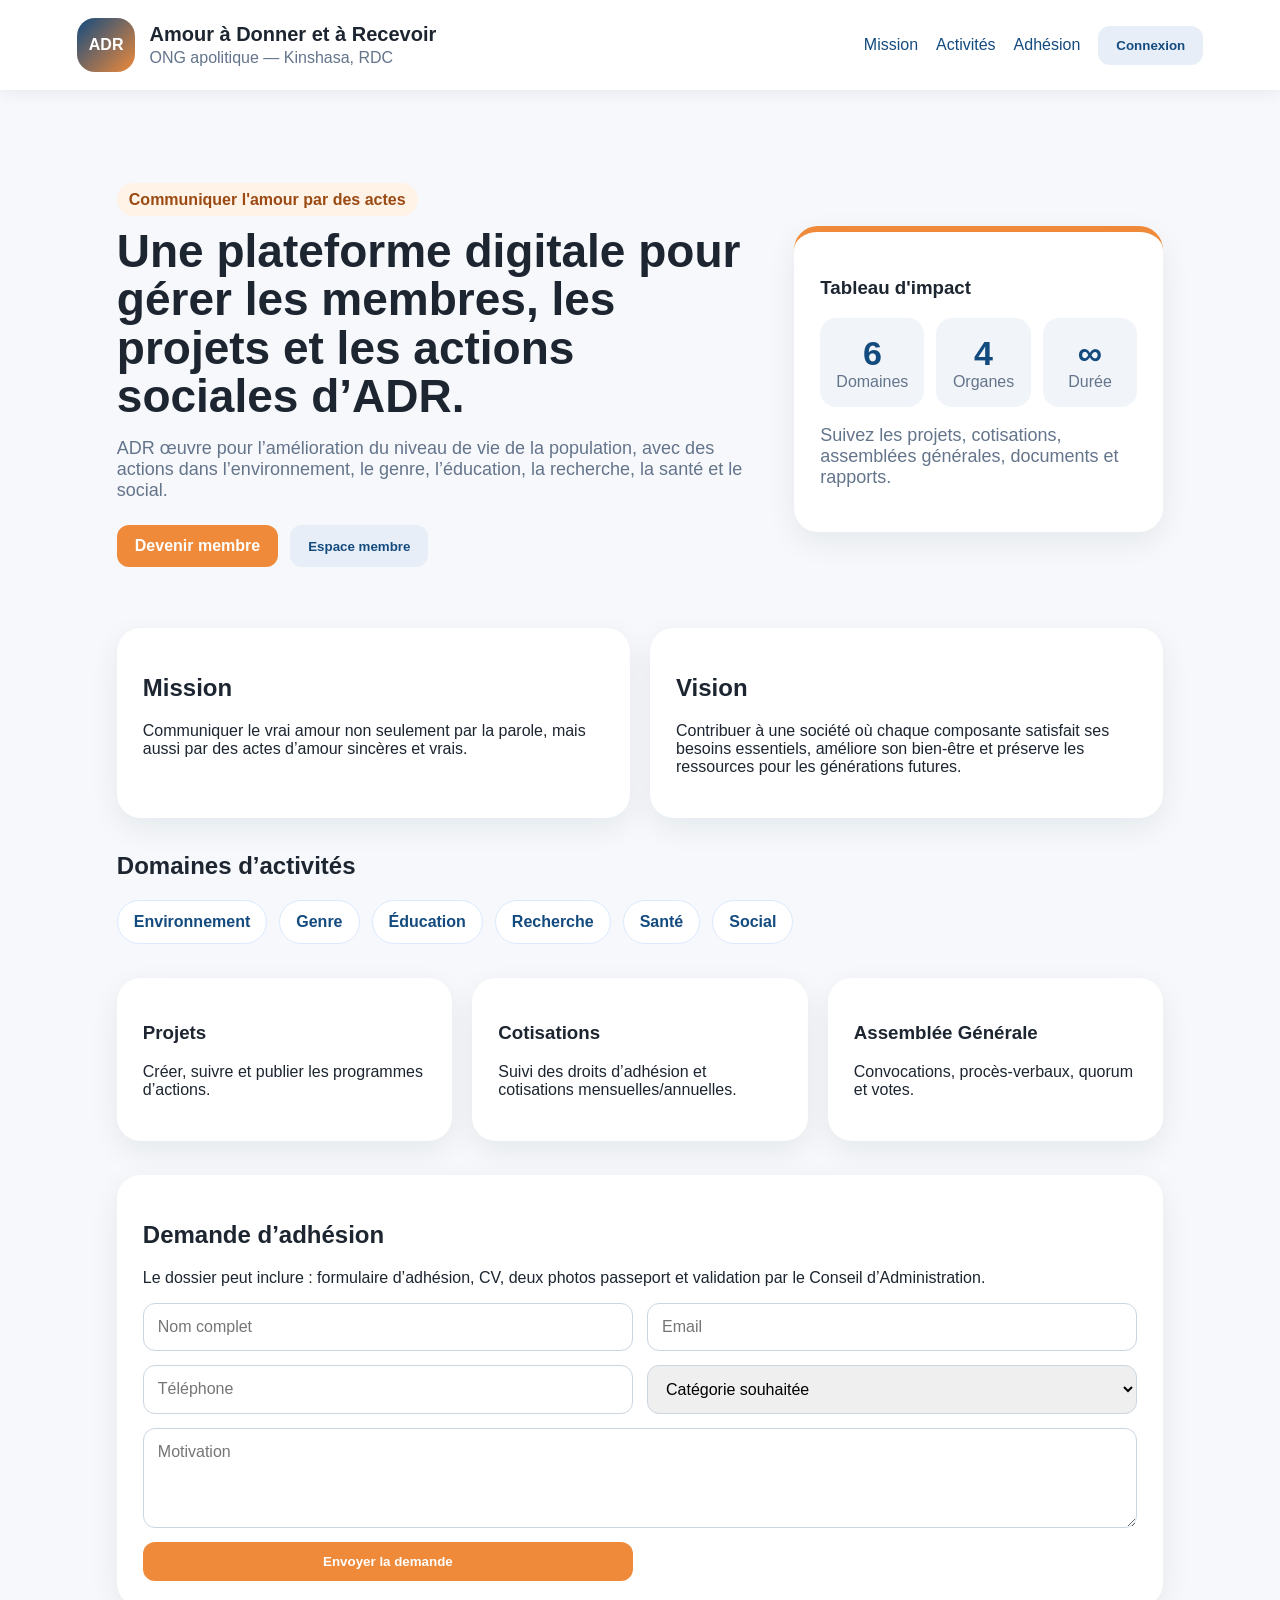
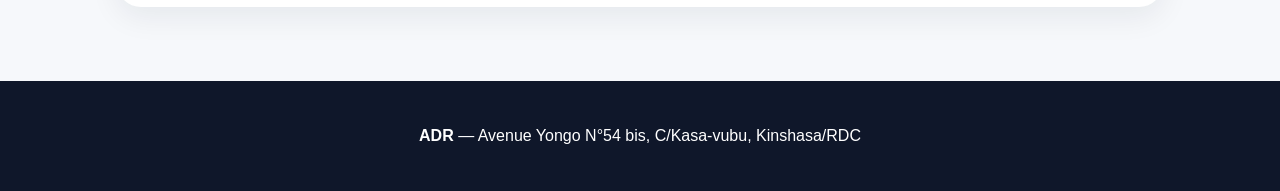
==== index.html @ 7fbab2a7 "premier commite" ====
<!doctype html>
<html lang="fr">
<head>
  <meta charset="utf-8" />
  <meta name="viewport" content="width=device-width, initial-scale=1" />
  <title>ADR — Amour à Donner et à Recevoir</title>
  <link rel="stylesheet" href="styles.css" />
</head>
<body>
  <header class="site-header">
    <div class="brand">
      <div class="logo">ADR</div>
      <div>
        <h1>Amour à Donner et à Recevoir</h1>
        <p>ONG apolitique — Kinshasa, RDC</p>
      </div>
    </div>
    <nav>
      <a href="#mission">Mission</a>
      <a href="#activites">Activités</a>
      <a href="#adhesion">Adhésion</a>
      <button id="openLogin">Connexion</button>
    </nav>
  </header>

  <main>
    <section class="hero">
      <div>
        <span class="badge">Communiquer l'amour par des actes</span>
        <h2>Une plateforme digitale pour gérer les membres, les projets et les actions sociales d’ADR.</h2>
        <p>ADR œuvre pour l’amélioration du niveau de vie de la population, avec des actions dans l’environnement, le genre, l’éducation, la recherche, la santé et le social.</p>
        <div class="hero-actions">
          <a class="primary" href="#adhesion">Devenir membre</a>
          <button class="secondary" id="openLogin2">Espace membre</button>
        </div>
      </div>
      <div class="card impact-card">
        <h3>Tableau d'impact</h3>
        <div class="stats">
          <div><strong>6</strong><span>Domaines</span></div>
          <div><strong>4</strong><span>Organes</span></div>
          <div><strong>∞</strong><span>Durée</span></div>
        </div>
        <p>Suivez les projets, cotisations, assemblées générales, documents et rapports.</p>
      </div>
    </section>

    <section id="mission" class="grid two">
      <article class="card">
        <h2>Mission</h2>
        <p>Communiquer le vrai amour non seulement par la parole, mais aussi par des actes d’amour sincères et vrais.</p>
      </article>
      <article class="card">
        <h2>Vision</h2>
        <p>Contribuer à une société où chaque composante satisfait ses besoins essentiels, améliore son bien-être et préserve les ressources pour les générations futures.</p>
      </article>
    </section>

    <section id="activites">
      <h2>Domaines d’activités</h2>
      <div class="chips">
        <span>Environnement</span><span>Genre</span><span>Éducation</span><span>Recherche</span><span>Santé</span><span>Social</span>
      </div>
    </section>

    <section class="grid three">
      <article class="card"><h3>Projets</h3><p>Créer, suivre et publier les programmes d’actions.</p></article>
      <article class="card"><h3>Cotisations</h3><p>Suivi des droits d’adhésion et cotisations mensuelles/annuelles.</p></article>
      <article class="card"><h3>Assemblée Générale</h3><p>Convocations, procès-verbaux, quorum et votes.</p></article>
    </section>

    <section id="adhesion" class="card adhesion">
      <h2>Demande d’adhésion</h2>
      <p>Le dossier peut inclure : formulaire d’adhésion, CV, deux photos passeport et validation par le Conseil d’Administration.</p>
      <form id="joinForm">
        <input required placeholder="Nom complet" />
        <input required type="email" placeholder="Email" />
        <input required placeholder="Téléphone" />
        <select required>
          <option value="">Catégorie souhaitée</option>
          <option>Membre actif</option>
          <option>Membre bienfaiteur</option>
          <option>Membre sympathisant</option>
          <option>Membre d’honneur</option>
        </select>
        <textarea placeholder="Motivation"></textarea>
        <button type="submit" class="primary">Envoyer la demande</button>
      </form>
    </section>

    <section id="dashboard" class="dashboard hidden">
      <div class="dash-head">
        <h2 id="dashTitle">Espace</h2>
        <button id="logout">Déconnexion</button>
      </div>
      <div id="dashContent" class="grid three"></div>
    </section>
  </main>

  <footer>
    <p><strong>ADR</strong> — Avenue Yongo N°54 bis, C/Kasa-vubu, Kinshasa/RDC</p>
  </footer>

  <dialog id="loginDialog">
    <form method="dialog" class="login-box">
      <button class="close">×</button>
      <h2>Connexion ADR</h2>
      <label>Rôle</label>
      <select id="role">
        <option value="member">Membre — droit standard</option>
        <option value="admin">Administrateur — tous les droits</option>
      </select>
      <label>Méthode</label>
      <div class="methods">
        <button type="button" data-method="gmail" class="method active">Gmail</button>
        <button type="button" data-method="phone" class="method">Téléphone</button>
      </div>
      <input id="identifier" placeholder="adresse@gmail.com" />
      <button type="button" id="loginBtn" class="primary">Se connecter</button>
      <small>Prototype : connecter Firebase/Auth0 pour une vraie authentification Gmail et téléphone OTP.</small>
    </form>
  </dialog>

  <script src="app.js"></script>
</body>
</html>
---- styles.css ----
:root{--blue:#144b7f;--orange:#ef8a3a;--bg:#f6f8fb;--text:#1c2530;--muted:#64748b;--white:#fff;--green:#0f766e}*{box-sizing:border-box}body{margin:0;font-family:Inter,Arial,sans-serif;background:var(--bg);color:var(--text)}.site-header{position:sticky;top:0;z-index:2;display:flex;justify-content:space-between;align-items:center;padding:18px 6%;background:rgba(255,255,255,.94);box-shadow:0 2px 16px #0001}.brand{display:flex;gap:14px;align-items:center}.logo{background:linear-gradient(135deg,var(--blue),var(--orange));color:white;font-weight:900;padding:18px 12px;border-radius:18px}.brand h1{font-size:20px;margin:0}.brand p{margin:3px 0 0;color:var(--muted)}nav{display:flex;gap:18px;align-items:center}a{color:var(--blue);text-decoration:none}button,.primary,.secondary{border:0;border-radius:12px;padding:12px 18px;font-weight:700;cursor:pointer}.primary{background:var(--orange);color:white;display:inline-block}.secondary,nav button,#logout{background:#e7eef7;color:var(--blue)}main{padding:40px 6%;max-width:1200px;margin:auto}.hero{display:grid;grid-template-columns:1.4fr .8fr;gap:32px;align-items:center;min-height:430px}.hero h2{font-size:46px;line-height:1.05;margin:18px 0}.hero p{font-size:18px;color:var(--muted)}.badge{background:#fff3e8;color:#9a4a12;padding:8px 12px;border-radius:999px;font-weight:700}.hero-actions{display:flex;gap:12px;margin-top:24px}.card{background:var(--white);border-radius:24px;padding:26px;box-shadow:0 10px 30px #0f172a12}.impact-card{border-top:6px solid var(--orange)}.stats{display:flex;gap:12px}.stats div{flex:1;background:#f1f5f9;border-radius:16px;padding:16px;text-align:center}.stats strong{font-size:34px;color:var(--blue);display:block}.stats span{color:var(--muted)}section{margin:34px 0}.grid{display:grid;gap:20px}.two{grid-template-columns:repeat(2,1fr)}.three{grid-template-columns:repeat(3,1fr)}.chips{display:flex;gap:12px;flex-wrap:wrap}.chips span{padding:12px 16px;background:white;border:1px solid #dbeafe;border-radius:999px;color:var(--blue);font-weight:700}.adhesion form{display:grid;grid-template-columns:repeat(2,1fr);gap:14px}input,select,textarea{width:100%;padding:14px;border:1px solid #cbd5e1;border-radius:12px;font:inherit}textarea{grid-column:1/-1;min-height:100px}.dashboard{border-top:4px solid var(--green);padding-top:20px}.dash-head{display:flex;justify-content:space-between;align-items:center}.hidden{display:none}footer{text-align:center;padding:30px;background:#0f172a;color:white}dialog{border:0;border-radius:24px;padding:0;max-width:430px;width:94%;box-shadow:0 30px 80px #0005}.login-box{padding:28px;display:grid;gap:12px}.close{justify-self:end;background:#f1f5f9}.methods{display:grid;grid-template-columns:1fr 1fr;gap:8px}.method{background:#eef2f7}.method.active{background:var(--blue);color:white}small{color:var(--muted)}@media(max-width:760px){.site-header,.hero,.two,.three,.adhesion form{grid-template-columns:1fr;display:grid}.site-header{position:static}nav{flex-wrap:wrap}.hero h2{font-size:34px}}
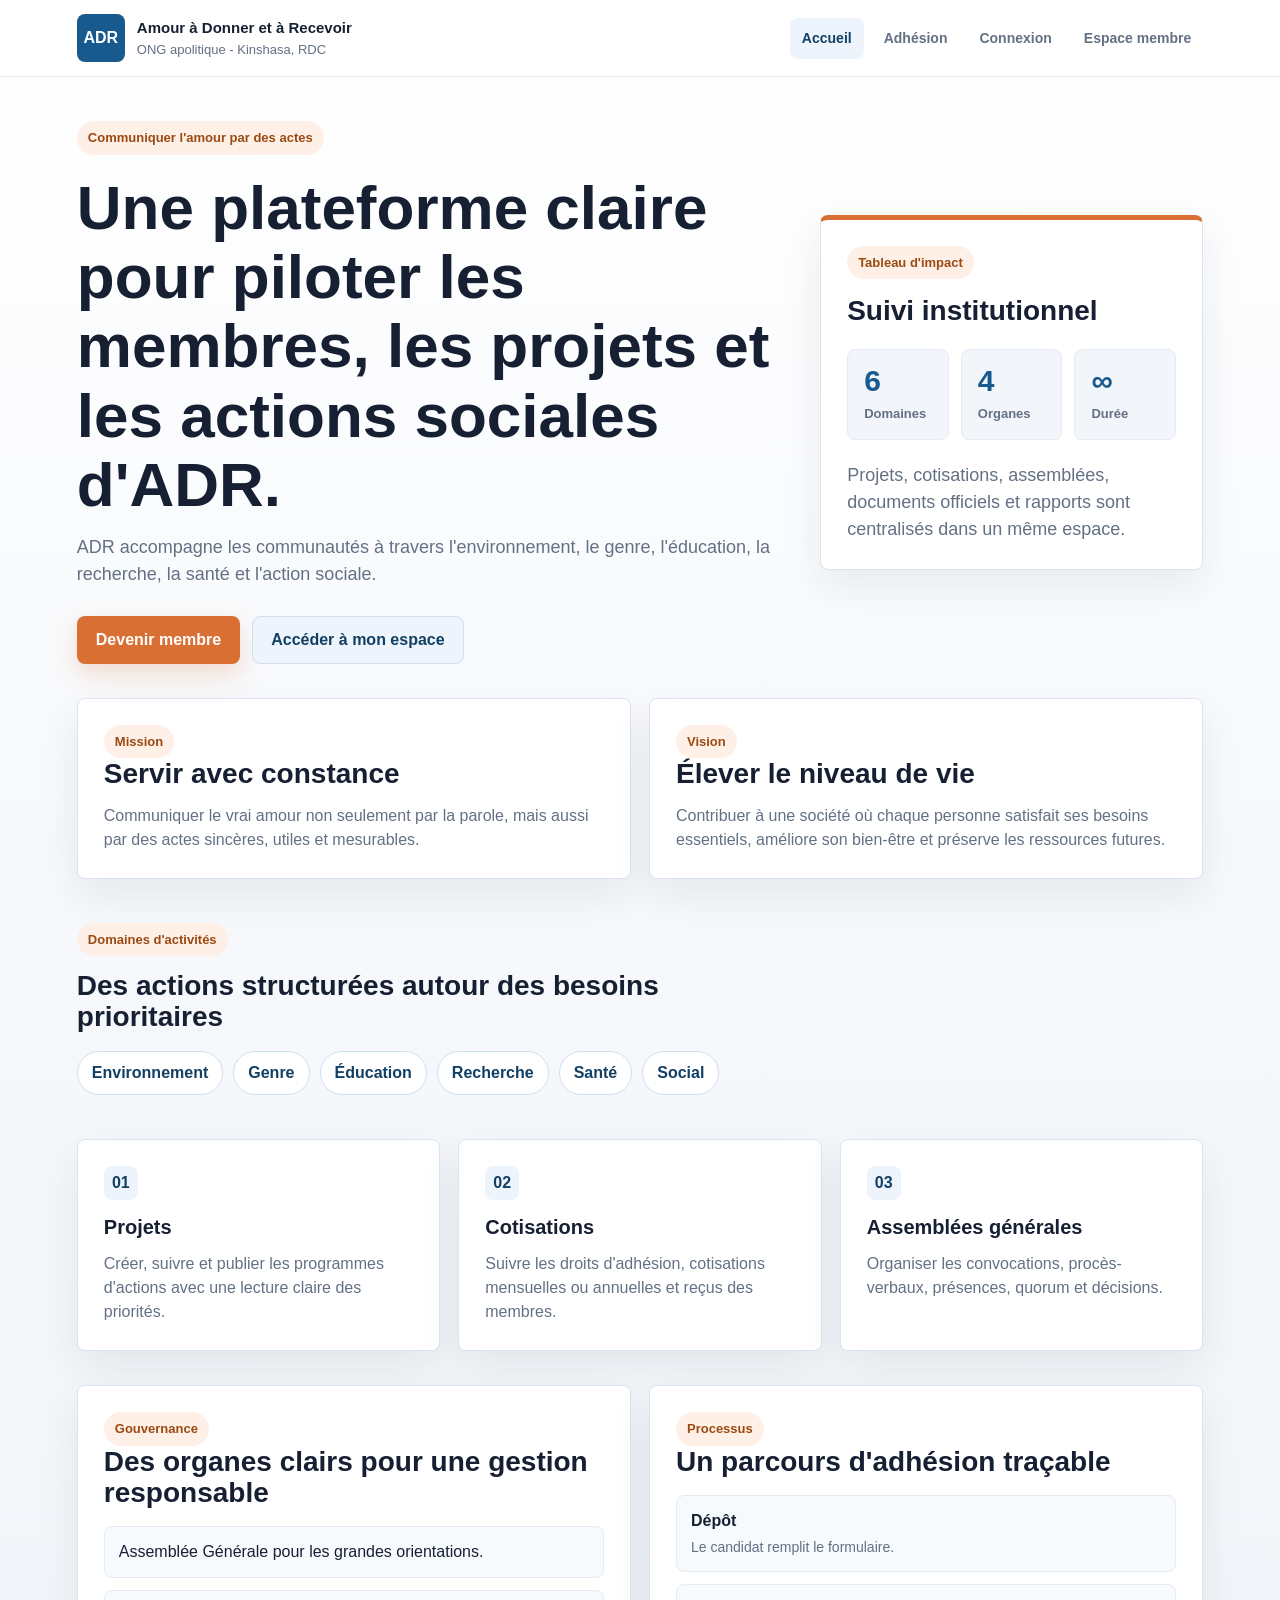
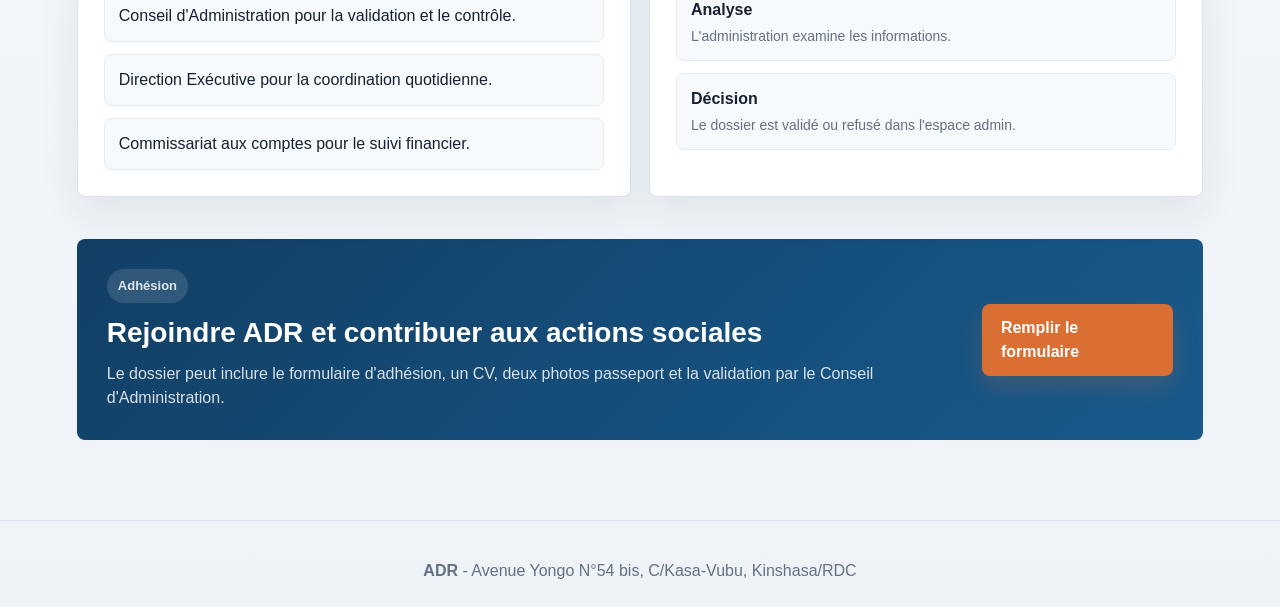
==== commit 9146d4f0: "mise à jour et commutation" ====
--- a/index.html
+++ b/index.html
@@ -3,123 +3,132 @@
 <head>
   <meta charset="utf-8" />
   <meta name="viewport" content="width=device-width, initial-scale=1" />
-  <title>ADR — Amour à Donner et à Recevoir</title>
+  <meta name="description" content="Plateforme digitale de l'ONG ADR pour gérer les membres, les projets, les cotisations et les actions sociales." />
+  <title>ADR - Amour à Donner et à Recevoir</title>
   <link rel="stylesheet" href="styles.css" />
 </head>
 <body>
   <header class="site-header">
-    <div class="brand">
-      <div class="logo">ADR</div>
-      <div>
-        <h1>Amour à Donner et à Recevoir</h1>
-        <p>ONG apolitique — Kinshasa, RDC</p>
-      </div>
-    </div>
-    <nav>
-      <a href="#mission">Mission</a>
-      <a href="#activites">Activités</a>
-      <a href="#adhesion">Adhésion</a>
-      <button id="openLogin">Connexion</button>
+    <a class="brand" href="index.html" aria-label="Accueil ADR">
+      <span class="logo">ADR</span>
+      <span>
+        <strong>Amour à Donner et à Recevoir</strong>
+        <small>ONG apolitique - Kinshasa, RDC</small>
+      </span>
+    </a>
+    <nav aria-label="Navigation principale">
+      <a class="active" href="index.html">Accueil</a>
+      <a href="membership.html">Adhésion</a>
+      <a href="login.html">Connexion</a>
+      <a href="dashboard.html">Espace membre</a>
     </nav>
   </header>
 
   <main>
     <section class="hero">
-      <div>
-        <span class="badge">Communiquer l'amour par des actes</span>
-        <h2>Une plateforme digitale pour gérer les membres, les projets et les actions sociales d’ADR.</h2>
-        <p>ADR œuvre pour l’amélioration du niveau de vie de la population, avec des actions dans l’environnement, le genre, l’éducation, la recherche, la santé et le social.</p>
+      <div class="hero-copy">
+        <span class="eyebrow">Communiquer l'amour par des actes</span>
+        <h1>Une plateforme claire pour piloter les membres, les projets et les actions sociales d'ADR.</h1>
+        <p>ADR accompagne les communautés à travers l'environnement, le genre, l'éducation, la recherche, la santé et l'action sociale.</p>
         <div class="hero-actions">
-          <a class="primary" href="#adhesion">Devenir membre</a>
-          <button class="secondary" id="openLogin2">Espace membre</button>
+          <a class="button primary" href="membership.html">Devenir membre</a>
+          <a class="button secondary" href="login.html">Accéder à mon espace</a>
         </div>
       </div>
-      <div class="card impact-card">
-        <h3>Tableau d'impact</h3>
+
+      <aside class="panel impact-panel" aria-label="Résumé d'impact">
+        <span class="panel-label">Tableau d'impact</span>
+        <h2>Suivi institutionnel</h2>
         <div class="stats">
           <div><strong>6</strong><span>Domaines</span></div>
           <div><strong>4</strong><span>Organes</span></div>
           <div><strong>∞</strong><span>Durée</span></div>
         </div>
-        <p>Suivez les projets, cotisations, assemblées générales, documents et rapports.</p>
+        <p>Projets, cotisations, assemblées, documents officiels et rapports sont centralisés dans un même espace.</p>
+      </aside>
+    </section>
+
+    <section class="section-grid two">
+      <article class="panel">
+        <span class="panel-label">Mission</span>
+        <h2>Servir avec constance</h2>
+        <p>Communiquer le vrai amour non seulement par la parole, mais aussi par des actes sincères, utiles et mesurables.</p>
+      </article>
+      <article class="panel">
+        <span class="panel-label">Vision</span>
+        <h2>Élever le niveau de vie</h2>
+        <p>Contribuer à une société où chaque personne satisfait ses besoins essentiels, améliore son bien-être et préserve les ressources futures.</p>
+      </article>
+    </section>
+
+    <section class="section-block">
+      <div class="section-heading">
+        <span class="panel-label">Domaines d'activités</span>
+        <h2>Des actions structurées autour des besoins prioritaires</h2>
+      </div>
+      <div class="chips" aria-label="Domaines ADR">
+        <span>Environnement</span>
+        <span>Genre</span>
+        <span>Éducation</span>
+        <span>Recherche</span>
+        <span>Santé</span>
+        <span>Social</span>
       </div>
     </section>
 
-    <section id="mission" class="grid two">
-      <article class="card">
-        <h2>Mission</h2>
-        <p>Communiquer le vrai amour non seulement par la parole, mais aussi par des actes d’amour sincères et vrais.</p>
+    <section class="section-grid three">
+      <article class="panel feature">
+        <span>01</span>
+        <h3>Projets</h3>
+        <p>Créer, suivre et publier les programmes d'actions avec une lecture claire des priorités.</p>
       </article>
-      <article class="card">
-        <h2>Vision</h2>
-        <p>Contribuer à une société où chaque composante satisfait ses besoins essentiels, améliore son bien-être et préserve les ressources pour les générations futures.</p>
+      <article class="panel feature">
+        <span>02</span>
+        <h3>Cotisations</h3>
+        <p>Suivre les droits d'adhésion, cotisations mensuelles ou annuelles et reçus des membres.</p>
+      </article>
+      <article class="panel feature">
+        <span>03</span>
+        <h3>Assemblées générales</h3>
+        <p>Organiser les convocations, procès-verbaux, présences, quorum et décisions.</p>
       </article>
     </section>
 
-    <section id="activites">
-      <h2>Domaines d’activités</h2>
-      <div class="chips">
-        <span>Environnement</span><span>Genre</span><span>Éducation</span><span>Recherche</span><span>Santé</span><span>Social</span>
-      </div>
+    <section class="section-grid two">
+      <article class="panel">
+        <span class="panel-label">Gouvernance</span>
+        <h2>Des organes clairs pour une gestion responsable</h2>
+        <ul class="clean-list">
+          <li>Assemblée Générale pour les grandes orientations.</li>
+          <li>Conseil d'Administration pour la validation et le contrôle.</li>
+          <li>Direction Exécutive pour la coordination quotidienne.</li>
+          <li>Commissariat aux comptes pour le suivi financier.</li>
+        </ul>
+      </article>
+      <article class="panel">
+        <span class="panel-label">Processus</span>
+        <h2>Un parcours d'adhésion traçable</h2>
+        <ol class="timeline">
+          <li><strong>Dépôt</strong><span>Le candidat remplit le formulaire.</span></li>
+          <li><strong>Analyse</strong><span>L'administration examine les informations.</span></li>
+          <li><strong>Décision</strong><span>Le dossier est validé ou refusé dans l'espace admin.</span></li>
+        </ol>
+      </article>
     </section>
 
-    <section class="grid three">
-      <article class="card"><h3>Projets</h3><p>Créer, suivre et publier les programmes d’actions.</p></article>
-      <article class="card"><h3>Cotisations</h3><p>Suivi des droits d’adhésion et cotisations mensuelles/annuelles.</p></article>
-      <article class="card"><h3>Assemblée Générale</h3><p>Convocations, procès-verbaux, quorum et votes.</p></article>
-    </section>
-
-    <section id="adhesion" class="card adhesion">
-      <h2>Demande d’adhésion</h2>
-      <p>Le dossier peut inclure : formulaire d’adhésion, CV, deux photos passeport et validation par le Conseil d’Administration.</p>
-      <form id="joinForm">
-        <input required placeholder="Nom complet" />
-        <input required type="email" placeholder="Email" />
-        <input required placeholder="Téléphone" />
-        <select required>
-          <option value="">Catégorie souhaitée</option>
-          <option>Membre actif</option>
-          <option>Membre bienfaiteur</option>
-          <option>Membre sympathisant</option>
-          <option>Membre d’honneur</option>
-        </select>
-        <textarea placeholder="Motivation"></textarea>
-        <button type="submit" class="primary">Envoyer la demande</button>
-      </form>
-    </section>
-
-    <section id="dashboard" class="dashboard hidden">
-      <div class="dash-head">
-        <h2 id="dashTitle">Espace</h2>
-        <button id="logout">Déconnexion</button>
+    <section class="cta-band">
+      <div>
+        <span class="panel-label">Adhésion</span>
+        <h2>Rejoindre ADR et contribuer aux actions sociales</h2>
+        <p>Le dossier peut inclure le formulaire d'adhésion, un CV, deux photos passeport et la validation par le Conseil d'Administration.</p>
       </div>
-      <div id="dashContent" class="grid three"></div>
+      <a class="button primary" href="membership.html">Remplir le formulaire</a>
     </section>
   </main>
 
   <footer>
-    <p><strong>ADR</strong> — Avenue Yongo N°54 bis, C/Kasa-vubu, Kinshasa/RDC</p>
+    <p><strong>ADR</strong> - Avenue Yongo N°54 bis, C/Kasa-Vubu, Kinshasa/RDC</p>
   </footer>
-
-  <dialog id="loginDialog">
-    <form method="dialog" class="login-box">
-      <button class="close">×</button>
-      <h2>Connexion ADR</h2>
-      <label>Rôle</label>
-      <select id="role">
-        <option value="member">Membre — droit standard</option>
-        <option value="admin">Administrateur — tous les droits</option>
-      </select>
-      <label>Méthode</label>
-      <div class="methods">
-        <button type="button" data-method="gmail" class="method active">Gmail</button>
-        <button type="button" data-method="phone" class="method">Téléphone</button>
-      </div>
-      <input id="identifier" placeholder="adresse@gmail.com" />
-      <button type="button" id="loginBtn" class="primary">Se connecter</button>
-      <small>Prototype : connecter Firebase/Auth0 pour une vraie authentification Gmail et téléphone OTP.</small>
-    </form>
-  </dialog>
 
   <script src="app.js"></script>
 </body>
--- a/styles.css
+++ b/styles.css
@@ -1 +1,776 @@
-:root{--blue:#144b7f;--orange:#ef8a3a;--bg:#f6f8fb;--text:#1c2530;--muted:#64748b;--white:#fff;--green:#0f766e}*{box-sizing:border-box}body{margin:0;font-family:Inter,Arial,sans-serif;background:var(--bg);color:var(--text)}.site-header{position:sticky;top:0;z-index:2;display:flex;justify-content:space-between;align-items:center;padding:18px 6%;background:rgba(255,255,255,.94);box-shadow:0 2px 16px #0001}.brand{display:flex;gap:14px;align-items:center}.logo{background:linear-gradient(135deg,var(--blue),var(--orange));color:white;font-weight:900;padding:18px 12px;border-radius:18px}.brand h1{font-size:20px;margin:0}.brand p{margin:3px 0 0;color:var(--muted)}nav{display:flex;gap:18px;align-items:center}a{color:var(--blue);text-decoration:none}button,.primary,.secondary{border:0;border-radius:12px;padding:12px 18px;font-weight:700;cursor:pointer}.primary{background:var(--orange);color:white;display:inline-block}.secondary,nav button,#logout{background:#e7eef7;color:var(--blue)}main{padding:40px 6%;max-width:1200px;margin:auto}.hero{display:grid;grid-template-columns:1.4fr .8fr;gap:32px;align-items:center;min-height:430px}.hero h2{font-size:46px;line-height:1.05;margin:18px 0}.hero p{font-size:18px;color:var(--muted)}.badge{background:#fff3e8;color:#9a4a12;padding:8px 12px;border-radius:999px;font-weight:700}.hero-actions{display:flex;gap:12px;margin-top:24px}.card{background:var(--white);border-radius:24px;padding:26px;box-shadow:0 10px 30px #0f172a12}.impact-card{border-top:6px solid var(--orange)}.stats{display:flex;gap:12px}.stats div{flex:1;background:#f1f5f9;border-radius:16px;padding:16px;text-align:center}.stats strong{font-size:34px;color:var(--blue);display:block}.stats span{color:var(--muted)}section{margin:34px 0}.grid{display:grid;gap:20px}.two{grid-template-columns:repeat(2,1fr)}.three{grid-template-columns:repeat(3,1fr)}.chips{display:flex;gap:12px;flex-wrap:wrap}.chips span{padding:12px 16px;background:white;border:1px solid #dbeafe;border-radius:999px;color:var(--blue);font-weight:700}.adhesion form{display:grid;grid-template-columns:repeat(2,1fr);gap:14px}input,select,textarea{width:100%;padding:14px;border:1px solid #cbd5e1;border-radius:12px;font:inherit}textarea{grid-column:1/-1;min-height:100px}.dashboard{border-top:4px solid var(--green);padding-top:20px}.dash-head{display:flex;justify-content:space-between;align-items:center}.hidden{display:none}footer{text-align:center;padding:30px;background:#0f172a;color:white}dialog{border:0;border-radius:24px;padding:0;max-width:430px;width:94%;box-shadow:0 30px 80px #0005}.login-box{padding:28px;display:grid;gap:12px}.close{justify-self:end;background:#f1f5f9}.methods{display:grid;grid-template-columns:1fr 1fr;gap:8px}.method{background:#eef2f7}.method.active{background:var(--blue);color:white}small{color:var(--muted)}@media(max-width:760px){.site-header,.hero,.two,.three,.adhesion form{grid-template-columns:1fr;display:grid}.site-header{position:static}nav{flex-wrap:wrap}.hero h2{font-size:34px}}
+:root {
+  --ink: #172033;
+  --muted: #647084;
+  --line: #dbe3ee;
+  --surface: #ffffff;
+  --surface-soft: #f6f8fb;
+  --brand: #185a8d;
+  --brand-dark: #123f64;
+  --accent: #d96f32;
+  --accent-soft: #fff0e7;
+  --success: #2f7d5b;
+  --shadow: 0 16px 40px rgba(23, 32, 51, 0.08);
+}
+
+* {
+  box-sizing: border-box;
+}
+
+html {
+  scroll-behavior: smooth;
+}
+
+body {
+  margin: 0;
+  min-height: 100vh;
+  font-family: Inter, "Segoe UI", Arial, sans-serif;
+  color: var(--ink);
+  background:
+    linear-gradient(180deg, #ffffff 0%, var(--surface-soft) 42%, #eef3f8 100%);
+}
+
+body,
+button,
+input,
+select,
+textarea {
+  font: 16px/1.5 Inter, "Segoe UI", Arial, sans-serif;
+}
+
+a {
+  color: inherit;
+  text-decoration: none;
+}
+
+button,
+input,
+select,
+textarea {
+  color: inherit;
+}
+
+button {
+  cursor: pointer;
+}
+
+.site-header {
+  position: sticky;
+  top: 0;
+  z-index: 10;
+  display: flex;
+  align-items: center;
+  justify-content: space-between;
+  gap: 24px;
+  padding: 14px 6%;
+  background: rgba(255, 255, 255, 0.94);
+  border-bottom: 1px solid rgba(219, 227, 238, 0.8);
+  backdrop-filter: blur(14px);
+}
+
+.brand {
+  display: flex;
+  align-items: center;
+  gap: 12px;
+  min-width: 240px;
+}
+
+.brand strong,
+.brand small {
+  display: block;
+}
+
+.brand strong {
+  font-size: 15px;
+}
+
+.brand small {
+  color: var(--muted);
+  font-size: 13px;
+}
+
+.logo {
+  display: inline-grid;
+  place-items: center;
+  width: 48px;
+  height: 48px;
+  border-radius: 8px;
+  color: #fff;
+  background: var(--brand);
+  font-weight: 900;
+  letter-spacing: 0;
+}
+
+nav {
+  display: flex;
+  align-items: center;
+  justify-content: flex-end;
+  gap: 8px;
+  flex-wrap: wrap;
+}
+
+nav a {
+  border-radius: 8px;
+  color: var(--muted);
+  font-size: 14px;
+  font-weight: 700;
+  padding: 10px 12px;
+}
+
+nav a:hover,
+nav a.active {
+  color: var(--brand-dark);
+  background: #edf4fb;
+}
+
+main {
+  width: min(1180px, 88vw);
+  margin: 0 auto;
+  padding: 44px 0;
+}
+
+.hero {
+  display: grid;
+  grid-template-columns: minmax(0, 1.3fr) minmax(320px, 0.7fr);
+  align-items: center;
+  gap: 32px;
+  min-height: 520px;
+}
+
+.hero-copy {
+  max-width: 760px;
+}
+
+.eyebrow,
+.panel-label {
+  display: inline-flex;
+  width: fit-content;
+  align-items: center;
+  border-radius: 999px;
+  background: var(--accent-soft);
+  color: #9a4a12;
+  font-size: 13px;
+  font-weight: 800;
+  padding: 7px 11px;
+}
+
+h1,
+h2,
+h3,
+p {
+  overflow-wrap: anywhere;
+}
+
+h1,
+h2,
+h3 {
+  margin: 0;
+  line-height: 1.12;
+  letter-spacing: 0;
+}
+
+h1 {
+  margin-top: 18px;
+  font-size: clamp(38px, 6vw, 62px);
+  max-width: 920px;
+}
+
+h2 {
+  font-size: 28px;
+}
+
+h3 {
+  font-size: 20px;
+}
+
+p {
+  color: var(--muted);
+  margin: 14px 0 0;
+}
+
+.hero p,
+.page-title p {
+  max-width: 720px;
+  font-size: 18px;
+}
+
+.hero-actions,
+.form-actions {
+  display: flex;
+  align-items: center;
+  gap: 12px;
+  flex-wrap: wrap;
+  margin-top: 28px;
+}
+
+.button {
+  display: inline-flex;
+  align-items: center;
+  justify-content: center;
+  min-height: 46px;
+  border: 1px solid transparent;
+  border-radius: 8px;
+  padding: 11px 18px;
+  font-weight: 800;
+  transition: transform 160ms ease, box-shadow 160ms ease, background 160ms ease;
+}
+
+.button:hover {
+  transform: translateY(-1px);
+}
+
+.primary {
+  color: #fff;
+  background: var(--accent);
+  box-shadow: 0 10px 24px rgba(217, 111, 50, 0.22);
+}
+
+.primary:hover {
+  background: #c9612a;
+}
+
+.secondary {
+  color: var(--brand-dark);
+  background: #edf4fb;
+  border-color: #cfe0ef;
+}
+
+.panel {
+  background: var(--surface);
+  border: 1px solid var(--line);
+  border-radius: 8px;
+  box-shadow: var(--shadow);
+  padding: 26px;
+}
+
+.impact-panel {
+  border-top: 5px solid var(--accent);
+}
+
+.impact-panel h2 {
+  margin-top: 16px;
+}
+
+.stats,
+.metric-strip {
+  display: grid;
+  grid-template-columns: repeat(3, minmax(0, 1fr));
+  gap: 12px;
+  margin: 22px 0;
+}
+
+.stats div,
+.metric-strip div {
+  min-width: 0;
+  padding: 16px;
+  border-radius: 8px;
+  background: #f2f6fa;
+  border: 1px solid #e4ebf3;
+}
+
+.stats strong,
+.metric-strip strong {
+  display: block;
+  color: var(--brand);
+  font-size: 30px;
+  line-height: 1;
+}
+
+.stats span,
+.metric-strip span {
+  display: block;
+  margin-top: 8px;
+  color: var(--muted);
+  font-size: 13px;
+  font-weight: 700;
+}
+
+.section-grid {
+  display: grid;
+  gap: 18px;
+  margin: 34px 0;
+}
+
+.section-grid:empty {
+  display: none;
+}
+
+.two {
+  grid-template-columns: repeat(2, minmax(0, 1fr));
+}
+
+.three {
+  grid-template-columns: repeat(3, minmax(0, 1fr));
+}
+
+.section-block {
+  margin: 44px 0;
+}
+
+.section-heading {
+  max-width: 720px;
+  margin-bottom: 18px;
+}
+
+.section-heading h2 {
+  margin-top: 14px;
+}
+
+.section-heading.compact {
+  margin-bottom: 0;
+}
+
+.chips {
+  display: flex;
+  gap: 10px;
+  flex-wrap: wrap;
+}
+
+.chips span {
+  display: inline-flex;
+  align-items: center;
+  min-height: 42px;
+  padding: 9px 14px;
+  border: 1px solid #cfe0ef;
+  border-radius: 999px;
+  background: #fff;
+  color: var(--brand-dark);
+  font-weight: 800;
+}
+
+.feature > span {
+  display: inline-grid;
+  place-items: center;
+  width: 34px;
+  height: 34px;
+  margin-bottom: 16px;
+  border-radius: 8px;
+  background: #edf4fb;
+  color: var(--brand-dark);
+  font-weight: 900;
+}
+
+.clean-list,
+.timeline,
+.document-list {
+  display: grid;
+  gap: 12px;
+  margin: 18px 0 0;
+  padding: 0;
+  list-style: none;
+}
+
+.clean-list li,
+.timeline li,
+.document-list li {
+  padding: 13px 14px;
+  border: 1px solid #e4ebf3;
+  border-radius: 8px;
+  background: #f7fafc;
+}
+
+.timeline li {
+  display: grid;
+  gap: 4px;
+}
+
+.timeline span,
+.document-list span {
+  color: var(--muted);
+  font-size: 14px;
+}
+
+.document-list li {
+  display: flex;
+  justify-content: space-between;
+  gap: 14px;
+}
+
+.cta-band {
+  display: flex;
+  align-items: center;
+  justify-content: space-between;
+  gap: 24px;
+  margin-top: 42px;
+  padding: 30px;
+  border-radius: 8px;
+  color: #fff;
+  background: linear-gradient(135deg, var(--brand-dark), var(--brand));
+}
+
+.cta-band p,
+.cta-band .panel-label {
+  color: rgba(255, 255, 255, 0.84);
+}
+
+.cta-band .panel-label {
+  background: rgba(255, 255, 255, 0.12);
+}
+
+.cta-band h2 {
+  margin-top: 14px;
+}
+
+.page-title {
+  max-width: 820px;
+  margin: 18px 0 30px;
+}
+
+.auth-layout {
+  display: grid;
+  grid-template-columns: minmax(0, 1fr) minmax(320px, 440px);
+  gap: 30px;
+  align-items: start;
+  min-height: 520px;
+}
+
+.form-panel form,
+.form-panel {
+  width: 100%;
+}
+
+.form-panel form,
+.login-form {
+  display: grid;
+  grid-template-columns: repeat(2, minmax(0, 1fr));
+  gap: 18px;
+}
+
+.login-form {
+  grid-template-columns: 1fr;
+}
+
+.field {
+  display: grid;
+  gap: 7px;
+  margin: 0;
+  padding: 0;
+  border: 0;
+}
+
+.field.full {
+  grid-column: 1 / -1;
+}
+
+label,
+legend {
+  color: var(--ink);
+  font-size: 14px;
+  font-weight: 800;
+}
+
+input,
+select,
+textarea {
+  width: 100%;
+  min-height: 46px;
+  border: 1px solid #c8d3df;
+  border-radius: 8px;
+  background: #fff;
+  padding: 11px 13px;
+  outline: none;
+}
+
+textarea {
+  min-height: 132px;
+  resize: vertical;
+}
+
+input:focus,
+select:focus,
+textarea:focus {
+  border-color: var(--brand);
+  box-shadow: 0 0 0 3px rgba(24, 90, 141, 0.14);
+}
+
+.methods {
+  display: grid;
+  grid-template-columns: repeat(2, minmax(0, 1fr));
+  gap: 10px;
+}
+
+.method {
+  min-height: 44px;
+  border: 1px solid #cfe0ef;
+  border-radius: 8px;
+  background: #edf4fb;
+  color: var(--brand-dark);
+  font-weight: 800;
+}
+
+.method.active {
+  border-color: var(--brand);
+  color: #fff;
+  background: var(--brand);
+}
+
+.form-actions {
+  grid-column: 1 / -1;
+  justify-content: space-between;
+}
+
+.form-note {
+  max-width: 420px;
+  margin: 0;
+  font-size: 14px;
+}
+
+.dashboard {
+  min-height: 560px;
+}
+
+.dashboard-head {
+  display: flex;
+  align-items: flex-start;
+  justify-content: space-between;
+  gap: 24px;
+  margin-bottom: 24px;
+}
+
+.dashboard-head h1 {
+  font-size: clamp(34px, 5vw, 50px);
+}
+
+.dashboard-card {
+  min-height: 190px;
+}
+
+.dashboard-card .status {
+  display: inline-flex;
+  margin-bottom: 14px;
+  border-radius: 999px;
+  padding: 6px 10px;
+  background: #eaf6f0;
+  color: var(--success);
+  font-size: 12px;
+  font-weight: 900;
+}
+
+#dashContent {
+  display: block;
+}
+
+.dashboard-section {
+  margin-top: 30px;
+}
+
+.admin-panel,
+.document-panel {
+  margin-top: 30px;
+}
+
+.document-panel {
+  display: grid;
+  grid-template-columns: minmax(0, 0.85fr) minmax(280px, 1fr);
+  gap: 24px;
+  align-items: start;
+}
+
+.progress {
+  width: 100%;
+  height: 10px;
+  margin: 18px 0 0;
+  overflow: hidden;
+  border-radius: 999px;
+  background: #e7eef7;
+}
+
+.progress span {
+  display: block;
+  height: 100%;
+  border-radius: inherit;
+  background: linear-gradient(90deg, var(--brand), var(--success));
+}
+
+.table-head {
+  display: flex;
+  align-items: flex-start;
+  justify-content: space-between;
+  gap: 18px;
+  margin-bottom: 18px;
+}
+
+.table-head h2 {
+  margin-top: 14px;
+}
+
+.count-pill,
+.status-badge {
+  display: inline-flex;
+  width: fit-content;
+  align-items: center;
+  border-radius: 999px;
+  padding: 7px 10px;
+  background: #fff7ed;
+  color: #9a4a12;
+  font-size: 12px;
+  font-weight: 900;
+}
+
+.status-badge.approved {
+  background: #eaf6f0;
+  color: var(--success);
+}
+
+.status-badge.rejected {
+  background: #fff1f2;
+  color: #be123c;
+}
+
+.table-wrap {
+  width: 100%;
+  overflow-x: auto;
+}
+
+table {
+  width: 100%;
+  min-width: 760px;
+  border-collapse: collapse;
+}
+
+th,
+td {
+  padding: 14px 12px;
+  border-bottom: 1px solid #e4ebf3;
+  text-align: left;
+  vertical-align: top;
+}
+
+th {
+  color: var(--muted);
+  font-size: 12px;
+  text-transform: uppercase;
+}
+
+td small {
+  display: block;
+  margin-top: 4px;
+  color: var(--muted);
+}
+
+.table-actions {
+  display: flex;
+  gap: 8px;
+  flex-wrap: wrap;
+}
+
+.mini-button {
+  min-height: 34px;
+  border: 1px solid #cfe0ef;
+  border-radius: 8px;
+  background: #edf4fb;
+  color: var(--brand-dark);
+  padding: 7px 10px;
+  font-size: 13px;
+  font-weight: 800;
+}
+
+.mini-button.danger {
+  border-color: #fecdd3;
+  background: #fff1f2;
+  color: #be123c;
+}
+
+.toast-region {
+  position: fixed;
+  right: 20px;
+  bottom: 20px;
+  z-index: 30;
+  display: grid;
+  gap: 10px;
+  width: min(360px, calc(100vw - 32px));
+}
+
+.toast {
+  border: 1px solid #bbf7d0;
+  border-radius: 8px;
+  background: #f0fdf4;
+  color: #166534;
+  box-shadow: var(--shadow);
+  padding: 13px 14px;
+  font-weight: 800;
+}
+
+.toast.error {
+  border-color: #fecdd3;
+  background: #fff1f2;
+  color: #be123c;
+}
+
+footer {
+  margin-top: 36px;
+  padding: 24px 6%;
+  border-top: 1px solid var(--line);
+  text-align: center;
+  color: var(--muted);
+}
+
+@media (max-width: 920px) {
+  .site-header {
+    align-items: flex-start;
+    flex-direction: column;
+  }
+
+  nav {
+    justify-content: flex-start;
+    width: 100%;
+  }
+
+  .hero,
+  .auth-layout {
+    grid-template-columns: 1fr;
+    min-height: auto;
+  }
+
+  .three,
+  .two {
+    grid-template-columns: 1fr;
+  }
+}
+
+@media (max-width: 680px) {
+  main {
+    width: min(100% - 32px, 1180px);
+    padding: 28px 0;
+  }
+
+  .brand {
+    min-width: 0;
+  }
+
+  .site-header {
+    position: static;
+    padding: 14px 16px;
+  }
+
+  nav a {
+    padding: 9px 10px;
+  }
+
+  h1 {
+    font-size: 36px;
+  }
+
+  .stats,
+  .metric-strip,
+  .form-panel form {
+    grid-template-columns: 1fr;
+  }
+
+  .dashboard-head,
+  .cta-band,
+  .form-actions {
+    align-items: stretch;
+    flex-direction: column;
+  }
+
+  .document-panel,
+  .table-head {
+    grid-template-columns: 1fr;
+    align-items: stretch;
+    flex-direction: column;
+  }
+
+  .button {
+    width: 100%;
+  }
+}
